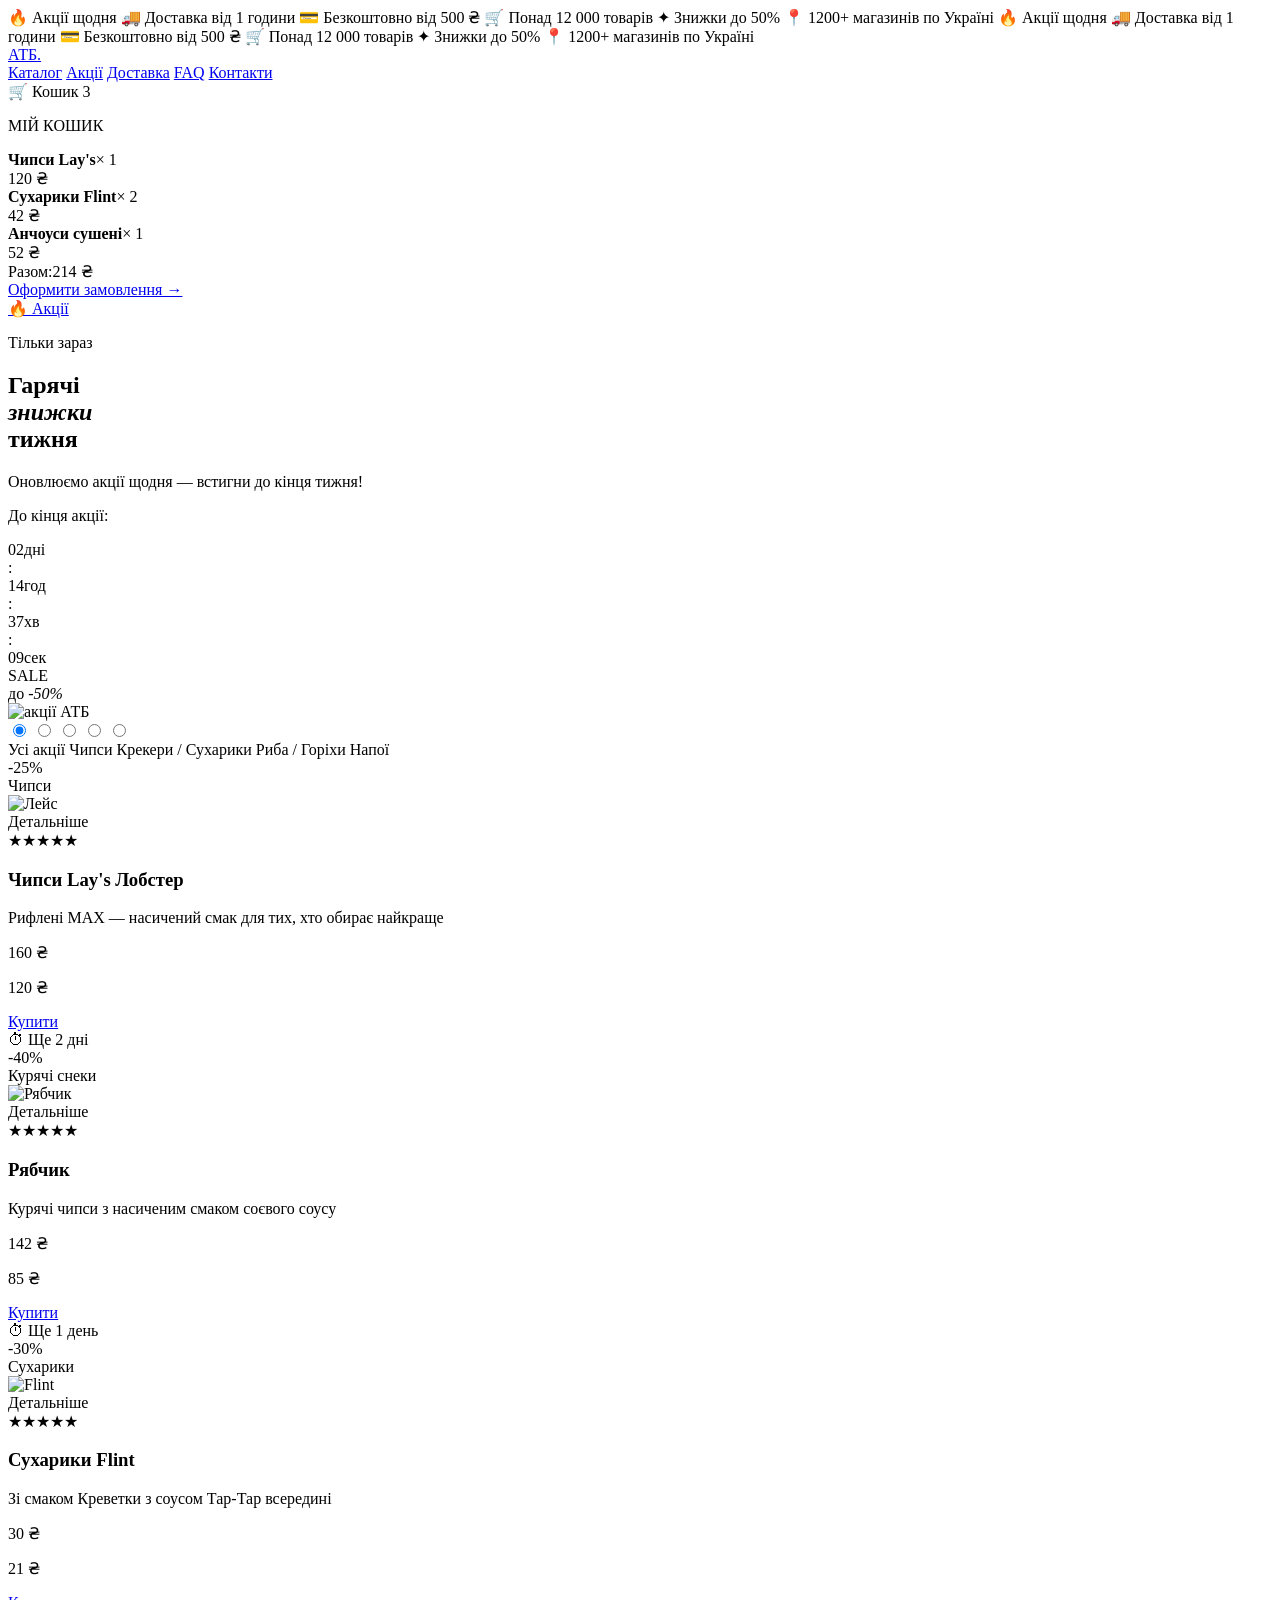
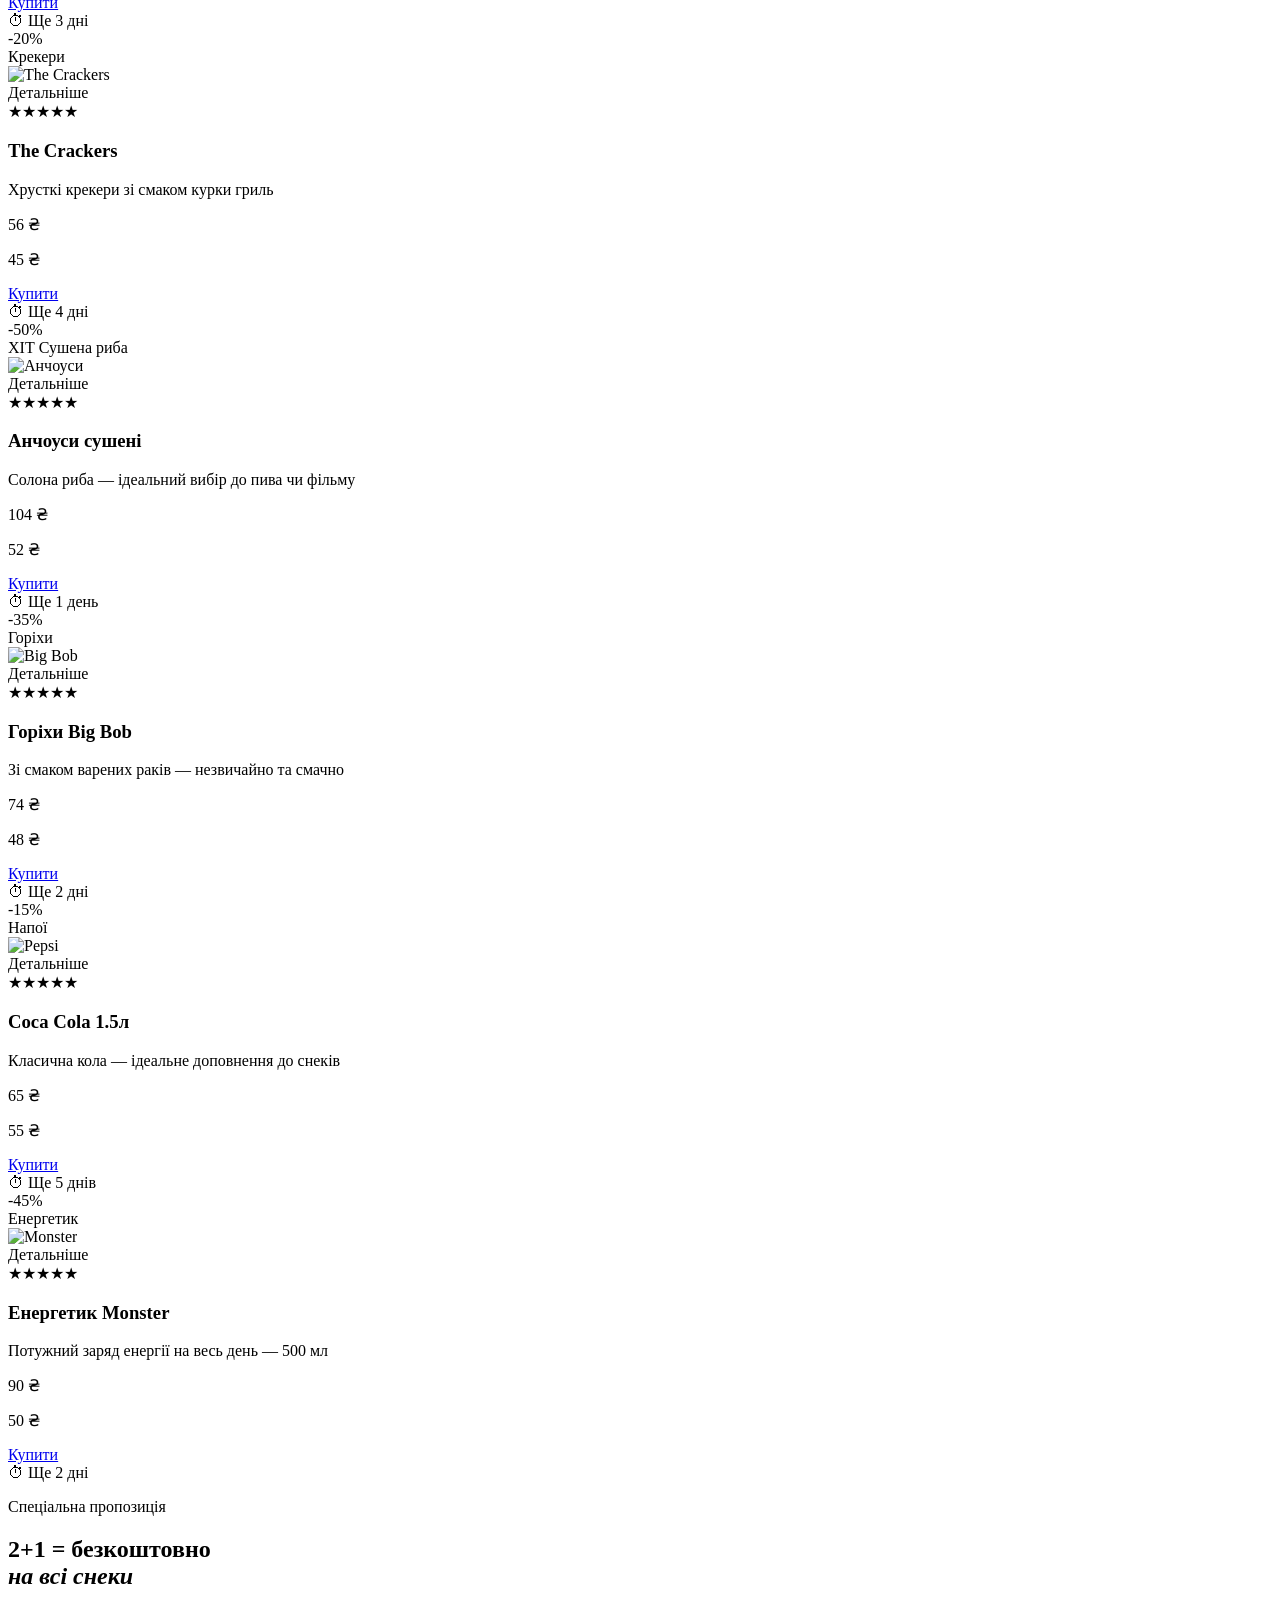
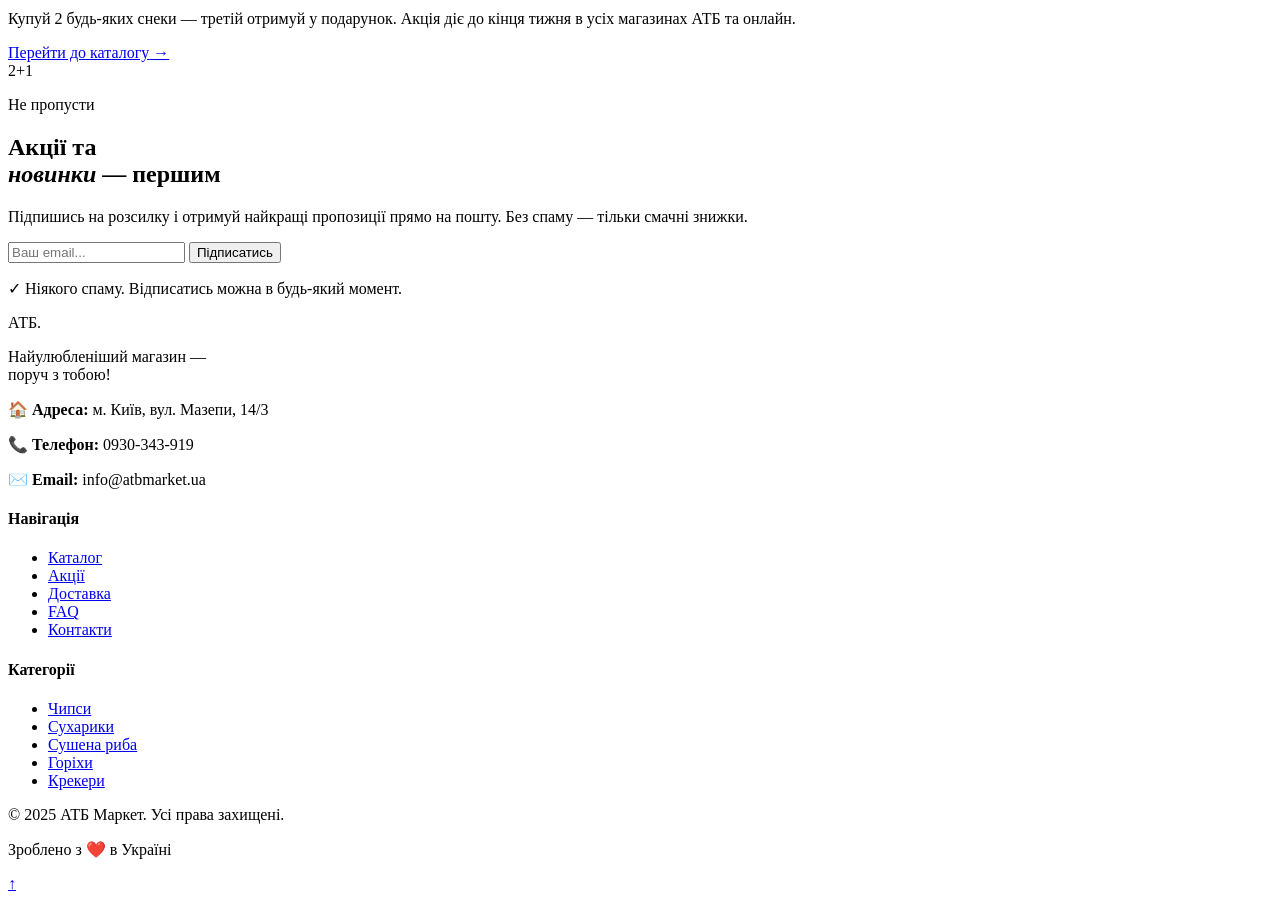
==== sales.html @ ef4d8731 "Create sales.html" ====
<!DOCTYPE html>
<html lang="uk">
<head>
<meta charset="UTF-8">
<meta name="viewport" content="width=device-width, initial-scale=1.0">
<title>АТБ Маркет — Акції</title>
<link href="https://fonts.googleapis.com/css2?family=Unbounded:wght@300;400;700&family=Mulish:wght@300;400;600&display=swap" rel="stylesheet">
<link rel="stylesheet" href="sales.css">
</head>
<body>

<!-- ── БІГУЧИЙ РЯДОК ── -->
<div class="ticker">
  <div class="ticker-inner">
    <span class="ticker-item">🔥 Акції щодня</span>
    <span class="ticker-item">🚚 Доставка від 1 години</span>
    <span class="ticker-item">💳 Безкоштовно від 500 ₴</span>
    <span class="ticker-item">🛒 Понад 12 000 товарів</span>
    <span class="ticker-item">✦ Знижки до 50%</span>
    <span class="ticker-item">📍 1200+ магазинів по Україні</span>
    <span class="ticker-item">🔥 Акції щодня</span>
    <span class="ticker-item">🚚 Доставка від 1 години</span>
    <span class="ticker-item">💳 Безкоштовно від 500 ₴</span>
    <span class="ticker-item">🛒 Понад 12 000 товарів</span>
    <span class="ticker-item">✦ Знижки до 50%</span>
    <span class="ticker-item">📍 1200+ магазинів по Україні</span>
  </div>
</div>

<!-- ── HEADER ── -->
<header>
  <a class="logo" href="index.html">АТБ<span>.</span></a>

  <nav>
    <a class="nav-link" href="index.html#catalog">Каталог</a>
    <a class="nav-link active" href="sales.html">Акції</a>
    <a class="nav-link" href="index.html#delivery">Доставка</a>
    <a class="nav-link" href="index.html#faq">FAQ</a>
    <a class="nav-link" href="index.html#contacts">Контакти</a>
  </nav>

  <div class="header-actions">
    <div class="cart-wrap">
      <div class="cart-btn">🛒 Кошик <span class="cart-count">3</span></div>
      <div class="cart-popup">
        <p class="cart-popup-title">МІЙ КОШИК</p>
        <div class="cart-item">
          <div><strong>Чипси Lay's</strong>× 1</div>
          <div class="cart-item-price">120 ₴</div>
        </div>
        <div class="cart-item">
          <div><strong>Сухарики Flint</strong>× 2</div>
          <div class="cart-item-price">42 ₴</div>
        </div>
        <div class="cart-item">
          <div><strong>Анчоуси сушені</strong>× 1</div>
          <div class="cart-item-price">52 ₴</div>
        </div>
        <div class="cart-total">
          <span>Разом:</span><span class="red">214 ₴</span>
        </div>
        <a class="cart-checkout" href="#">Оформити замовлення →</a>
      </div>
    </div>
    <a class="btn-sale active-page" href="sales.html">🔥 Акції</a>
  </div>
</header>

<!-- ── HERO АКЦІЙ ── -->
<section class="sales-hero">
  <div class="sales-hero-inner">
    <p class="hero-label">Тільки зараз</p>
    <h1 class="sales-hero-title">Гарячі<br><em>знижки</em><br>тижня</h1>
    <p class="sales-hero-sub">Оновлюємо акції щодня — встигни до кінця тижня!</p>
    <div class="countdown-wrap">
      <p class="countdown-label">До кінця акції:</p>
      <div class="countdown">
        <div class="countdown-block"><span class="countdown-num">02</span><span class="countdown-unit">дні</span></div>
        <span class="countdown-sep">:</span>
        <div class="countdown-block"><span class="countdown-num">14</span><span class="countdown-unit">год</span></div>
        <span class="countdown-sep">:</span>
        <div class="countdown-block"><span class="countdown-num">37</span><span class="countdown-unit">хв</span></div>
        <span class="countdown-sep">:</span>
        <div class="countdown-block"><span class="countdown-num">09</span><span class="countdown-unit">сек</span></div>
      </div>
    </div>
  </div>
  <div class="sales-hero-right">
    <span class="hero-bg-text">SALE</span>
    <div class="hero-badge-big">до&nbsp;<em>-50%</em></div>
    <img class="sales-hero-img" src="https://napoli.ua/content/uploads/images/46_sklad_produktov_pitanija.png" alt="акції АТБ" />
  </div>
</section>

<!-- ── ФІЛЬТР КАТЕГОРІЙ ── -->
<div class="filter-bar">
  <input class="filter-radio" type="radio" id="f-all"      name="filters" checked>
  <input class="filter-radio" type="radio" id="f-chips"    name="filters">
  <input class="filter-radio" type="radio" id="f-crackers" name="filters">
  <input class="filter-radio" type="radio" id="f-fish"     name="filters">
  <input class="filter-radio" type="radio" id="f-drinks"   name="filters">

  <div class="filter-labels">
    <label class="filter-label lbl-all"      for="f-all">Усі акції</label>
    <label class="filter-label lbl-chips"    for="f-chips">Чипси</label>
    <label class="filter-label lbl-crackers" for="f-crackers">Крекери / Сухарики</label>
    <label class="filter-label lbl-fish"     for="f-fish">Риба / Горіхи</label>
    <label class="filter-label lbl-drinks"   for="f-drinks">Напої</label>
  </div>

  <!-- ── СІТКА АКЦІЙНИХ ТОВАРІВ ── -->
  <div class="sales-grid">

    <!-- CHIPS -->
    <article class="sale-card cat-chips">
      <div class="sale-badge">-25%</div>
      <span class="card-tag">Чипси</span>
      <div class="card-img-wrap">
        <img class="card-img" src="https://cdn.27.ua/original/0a/27/7080487_2.jpeg" alt="Лейс">
        <div class="card-overlay"><span class="card-overlay-txt">Детальніше</span></div>
      </div>
      <div class="stars">
        <span class="star filled">★</span><span class="star filled">★</span><span class="star filled">★</span><span class="star filled">★</span><span class="star">★</span>
      </div>
      <h3 class="card-name">Чипси Lay's Лобстер</h3>
      <p class="card-desc">Рифлені МАХ — насичений смак для тих, хто обирає найкраще</p>
      <div class="card-footer">
        <div class="price-block">
          <p class="price-old">160 ₴</p>
          <p class="card-price">120 <span>₴</span></p>
        </div>
        <a class="btn-card" href="#"><span class="btn-card-txt">Купити</span></a>
      </div>
      <div class="sale-timer">⏱ Ще 2 дні</div>
    </article>

    <article class="sale-card cat-chips">
      <div class="sale-badge sale-badge--hot">-40%</div>
      <span class="card-tag">Курячі снеки</span>
      <div class="card-img-wrap">
        <img class="card-img" src="https://good-product.kh.ua/content/images/46/869x1199l80mc0/chypsy-kurynye-s-soevym-sousom-riabchyk-30-h-12600873184713.jpg" alt="Рябчик">
        <div class="card-overlay"><span class="card-overlay-txt">Детальніше</span></div>
      </div>
      <div class="stars">
        <span class="star filled">★</span><span class="star filled">★</span><span class="star filled">★</span><span class="star filled">★</span><span class="star filled">★</span>
      </div>
      <h3 class="card-name">Рябчик</h3>
      <p class="card-desc">Курячі чипси з насиченим смаком соєвого соусу</p>
      <div class="card-footer">
        <div class="price-block">
          <p class="price-old">142 ₴</p>
          <p class="card-price">85 <span>₴</span></p>
        </div>
        <a class="btn-card" href="#"><span class="btn-card-txt">Купити</span></a>
      </div>
      <div class="sale-timer">⏱ Ще 1 день</div>
    </article>

    <!-- CRACKERS -->
    <article class="sale-card cat-crackers">
      <div class="sale-badge">-30%</div>
      <span class="card-tag">Сухарики</span>
      <div class="card-img-wrap">
        <img class="card-img" src="https://icf.listex.info/300x200/5185520c-7d6e-899d-36ad-483c6d5804f9.png" alt="Flint">
        <div class="card-overlay"><span class="card-overlay-txt">Детальніше</span></div>
      </div>
      <div class="stars">
        <span class="star filled">★</span><span class="star filled">★</span><span class="star filled">★</span><span class="star filled">★</span><span class="star">★</span>
      </div>
      <h3 class="card-name">Сухарики Flint</h3>
      <p class="card-desc">Зі смаком Креветки з соусом Тар-Тар всередині</p>
      <div class="card-footer">
        <div class="price-block">
          <p class="price-old">30 ₴</p>
          <p class="card-price">21 <span>₴</span></p>
        </div>
        <a class="btn-card" href="#"><span class="btn-card-txt">Купити</span></a>
      </div>
      <div class="sale-timer">⏱ Ще 3 дні</div>
    </article>

    <article class="sale-card cat-crackers">
      <div class="sale-badge">-20%</div>
      <span class="card-tag">Крекери</span>
      <div class="card-img-wrap">
        <img class="card-img" src="https://zismakom.com.ua/image/cache/catalog/category/crecers_cheeken_80-vidnovleno-570x570.png" alt="The Crackers">
        <div class="card-overlay"><span class="card-overlay-txt">Детальніше</span></div>
      </div>
      <div class="stars">
        <span class="star filled">★</span><span class="star filled">★</span><span class="star filled">★</span><span class="star">★</span><span class="star">★</span>
      </div>
      <h3 class="card-name">The Crackers</h3>
      <p class="card-desc">Хрусткі крекери зі смаком курки гриль</p>
      <div class="card-footer">
        <div class="price-block">
          <p class="price-old">56 ₴</p>
          <p class="card-price">45 <span>₴</span></p>
        </div>
        <a class="btn-card" href="#"><span class="btn-card-txt">Купити</span></a>
      </div>
      <div class="sale-timer">⏱ Ще 4 дні</div>
    </article>

    <!-- FISH -->
    <article class="sale-card cat-fish">
      <div class="sale-badge sale-badge--hot">-50%</div>
      <span class="hit-badge">ХІТ</span>
      <span class="card-tag">Сушена риба</span>
      <div class="card-img-wrap">
        <img class="card-img" src="https://content.rozetka.com.ua/goods/images/big/339765351.jpg" alt="Анчоуси">
        <div class="card-overlay"><span class="card-overlay-txt">Детальніше</span></div>
      </div>
      <div class="stars">
        <span class="star filled">★</span><span class="star filled">★</span><span class="star filled">★</span><span class="star filled">★</span><span class="star filled">★</span>
      </div>
      <h3 class="card-name">Анчоуси сушені</h3>
      <p class="card-desc">Солона риба — ідеальний вибір до пива чи фільму</p>
      <div class="card-footer">
        <div class="price-block">
          <p class="price-old">104 ₴</p>
          <p class="card-price">52 <span>₴</span></p>
        </div>
        <a class="btn-card" href="#"><span class="btn-card-txt">Купити</span></a>
      </div>
      <div class="sale-timer">⏱ Ще 1 день</div>
    </article>

    <article class="sale-card cat-fish">
      <div class="sale-badge">-35%</div>
      <span class="card-tag">Горіхи</span>
      <div class="card-img-wrap">
        <img class="card-img" src="https://www.snackproduction.com.ua/storage/app/uploads/public/682/30b/bf7/thumb_2173_600_900_0_0_auto.png" alt="Big Bob">
        <div class="card-overlay"><span class="card-overlay-txt">Детальніше</span></div>
      </div>
      <div class="stars">
        <span class="star filled">★</span><span class="star filled">★</span><span class="star filled">★</span><span class="star filled">★</span><span class="star">★</span>
      </div>
      <h3 class="card-name">Горіхи Big Bob</h3>
      <p class="card-desc">Зі смаком варених раків — незвичайно та смачно</p>
      <div class="card-footer">
        <div class="price-block">
          <p class="price-old">74 ₴</p>
          <p class="card-price">48 <span>₴</span></p>
        </div>
        <a class="btn-card" href="#"><span class="btn-card-txt">Купити</span></a>
      </div>
      <div class="sale-timer">⏱ Ще 2 дні</div>
    </article>

    <!-- DRINKS -->
    <article class="sale-card cat-drinks">
      <div class="sale-badge">-15%</div>
      <span class="card-tag">Напої</span>
      <div class="card-img-wrap">
        <img class="card-img" src="https://storage.alifshop.tj/media/images/alifshop/37100/gazirovannyy-napitok-coca-cola-classic-1-5-l-1749635785914.png" alt="Pepsi">
        <div class="card-overlay"><span class="card-overlay-txt">Детальніше</span></div>
      </div>
      <div class="stars">
        <span class="star filled">★</span><span class="star filled">★</span><span class="star filled">★</span><span class="star filled">★</span><span class="star">★</span>
      </div>
      <h3 class="card-name">Coca Cola 1.5л</h3>
      <p class="card-desc">Класична кола — ідеальне доповнення до снеків</p>
      <div class="card-footer">
        <div class="price-block">
          <p class="price-old">65 ₴</p>
          <p class="card-price">55 <span>₴</span></p>
        </div>
        <a class="btn-card" href="#"><span class="btn-card-txt">Купити</span></a>
      </div>
      <div class="sale-timer">⏱ Ще 5 днів</div>
    </article>

    <article class="sale-card cat-drinks">
      <div class="sale-badge sale-badge--hot">-45%</div>
      <span class="card-tag">Енергетик</span>
      <div class="card-img-wrap">
        <img class="card-img" src="https://icf.listex.info/med/60ee0fe9-88a4-9566-dc95-8170f3016746.jpg" alt="Monster">
        <div class="card-overlay"><span class="card-overlay-txt">Детальніше</span></div>
      </div>
      <div class="stars">
        <span class="star filled">★</span><span class="star filled">★</span><span class="star filled">★</span><span class="star filled">★</span><span class="star filled">★</span>
      </div>
      <h3 class="card-name">Енергетик Monster</h3>
      <p class="card-desc">Потужний заряд енергії на весь день — 500 мл</p>
      <div class="card-footer">
        <div class="price-block">
          <p class="price-old">90 ₴</p>
          <p class="card-price">50 <span>₴</span></p>
        </div>
        <a class="btn-card" href="#"><span class="btn-card-txt">Купити</span></a>
      </div>
      <div class="sale-timer">⏱ Ще 2 дні</div>
    </article>

  </div>
</div>

<!-- ── ПРОМО БАНЕР ── -->
<div class="promo-full">
  <div class="promo-full-inner">
    <p class="section-label">Спеціальна пропозиція</p>
    <h2 class="promo-full-title">2+1 = безкоштовно<br><em>на всі снеки</em></h2>
    <p class="promo-full-desc">Купуй 2 будь-яких снеки — третій отримуй у подарунок. Акція діє до кінця тижня в усіх магазинах АТБ та онлайн.</p>
    <a class="btn-primary" href="index.html#catalog">
      <span>Перейти до каталогу</span>
      <span class="btn-arrow">→</span>
    </a>
  </div>
  <span class="promo-full-bg">2+1</span>
</div>

<!-- ── NEWSLETTER ── -->
<div class="newsletter">
  <div>
    <p class="section-label">Не пропусти</p>
    <h2 class="nl-title">Акції та<br><em>новинки</em> — першим</h2>
    <p class="nl-sub">Підпишись на розсилку і отримуй найкращі пропозиції прямо на пошту. Без спаму — тільки смачні знижки.</p>
  </div>
  <div class="nl-form">
    <div class="nl-field">
      <input class="nl-input" type="email" placeholder="Ваш email...">
      <button class="nl-submit">Підписатись</button>
    </div>
    <p class="nl-note">✓ Ніякого спаму. Відписатись можна в будь-який момент.</p>
  </div>
</div>

<!-- ── FOOTER ── -->
<footer id="contacts">
  <div class="footer-col">
    <p class="footer-logo-text">АТБ<span>.</span></p>
    <p class="footer-slogan">Найулюбленіший магазин —<br>поруч з тобою!</p>
    <div class="footer-contact">
      <p>🏠 <strong>Адреса:</strong> м. Київ, вул. Мазепи, 14/3</p>
      <p>📞 <strong>Телефон:</strong> 0930-343-919</p>
      <p>✉️ <strong>Email:</strong> info@atbmarket.ua</p>
    </div>
  </div>
  <div class="footer-col">
    <h4>Навігація</h4>
    <ul class="footer-links">
  <li><a href="index.html#catalog">Каталог</a></li>
  <li><a href="sales.html">Акції</a></li>
  <li><a href="index.html#delivery">Доставка</a></li>
  <li><a href="index.html#faq">FAQ</a></li>
  <li><a href="index.html#contacts">Контакти</a></li>
</ul>
  </div>
  <div class="footer-col">
    <h4>Категорії</h4>
    <ul class="footer-links">
      <li><a href="#">Чипси</a></li>
      <li><a href="#">Сухарики</a></li>
      <li><a href="#">Сушена риба</a></li>
      <li><a href="#">Горіхи</a></li>
      <li><a href="#">Крекери</a></li>
    </ul>
  </div>
</footer>
<div class="footer-bottom">
  <p class="footer-copy">© 2025 <span class="red">АТБ Маркет</span>. Усі права захищені.</p>
  <p class="footer-copy">Зроблено з ❤️ в Україні</p>
</div>

<a class="back-top" href="#" title="Вгору">↑</a>

</body>
</html>
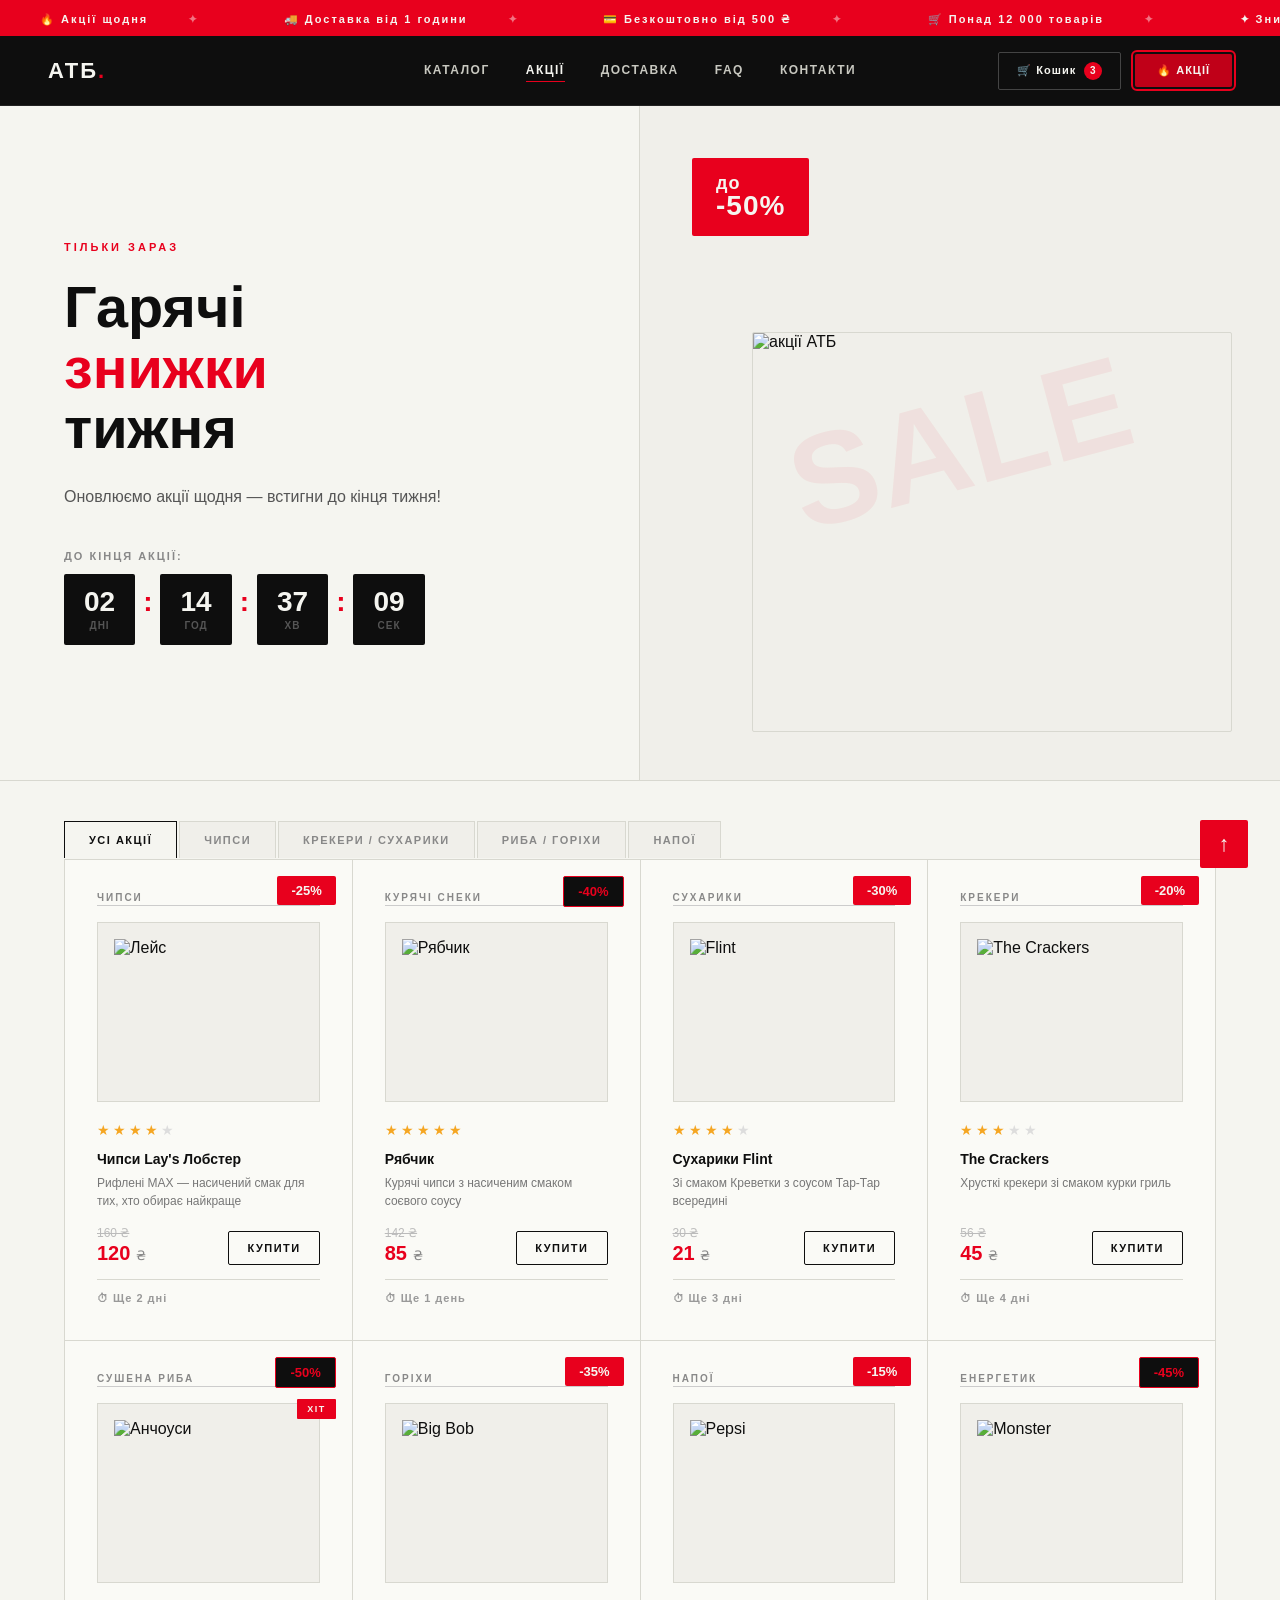
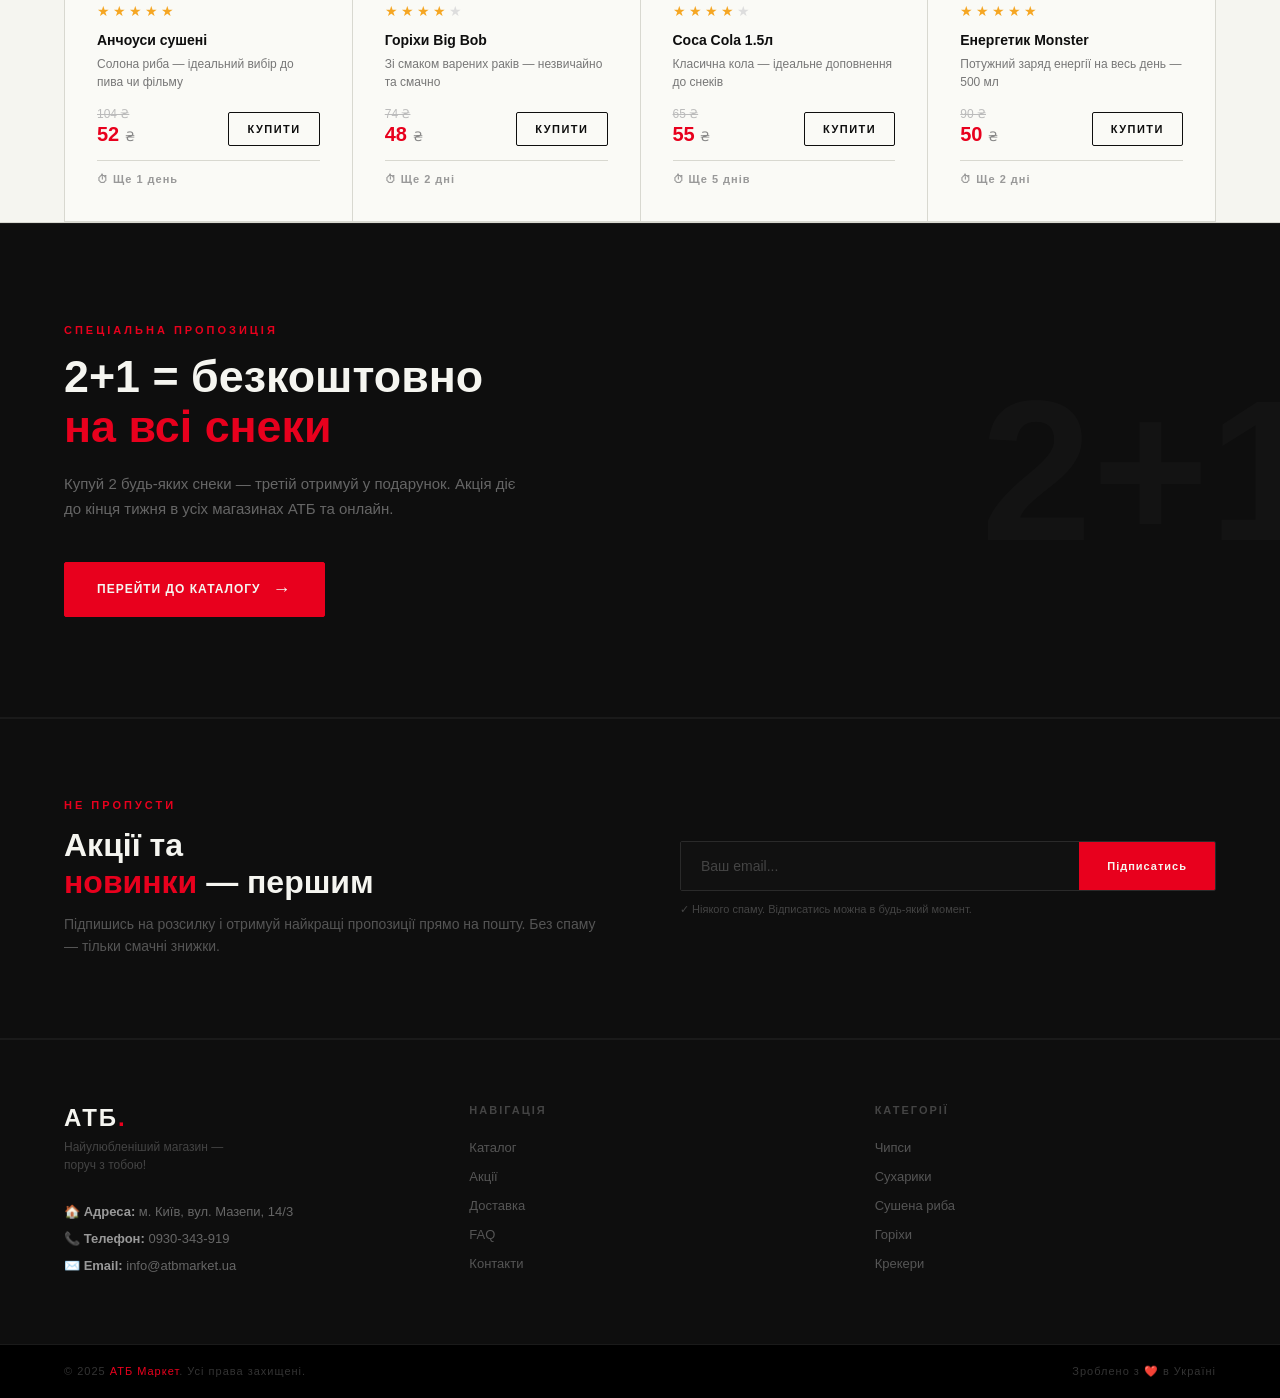
==== commit 1f0f20fe: "Update sales.html" ====
--- a/sales.html
+++ b/sales.html
@@ -35,7 +35,7 @@
     <a class="nav-link" href="index.html#catalog">Каталог</a>
     <a class="nav-link active" href="sales.html">Акції</a>
     <a class="nav-link" href="index.html#delivery">Доставка</a>
-    <a class="nav-link" href="index.html#faq">FAQ</a>
+    <a class="nav-link" href="about.html">FAQ</a>
     <a class="nav-link" href="index.html#contacts">Контакти</a>
   </nav>
 
--- a/sales.css
+++ b/sales.css
@@ -0,0 +1,200 @@
+:root {
+  --red:    #e8001d;
+  --black:  #0e0e0e;
+  --white:  #f5f5f0;
+  --grey:   #c8c8c0;
+  --light:  #f0efea;
+  --border: #d8d8d0;
+  --card:   #fafaf6;
+}
+*, *::before, *::after { box-sizing: border-box; margin: 0; padding: 0; }
+html { scroll-behavior: smooth; }
+body { font-family: 'Mulish', sans-serif; background: var(--white); color: var(--black); font-weight: 300; overflow-x: hidden; }
+a { text-decoration: none; color: inherit; }
+
+/* ══ БІГУЧИЙ РЯДОК ══ */
+.ticker { background: var(--red); overflow: hidden; white-space: nowrap; padding: 9px 0; }
+.ticker-inner { display: inline-block; animation: ticker 28s linear infinite; }
+.ticker-inner:hover { animation-play-state: paused; }
+@keyframes ticker { from { transform: translateX(0); } to { transform: translateX(-50%); } }
+.ticker-item { display: inline-block; font-family: 'Unbounded', sans-serif; font-size: 11px; font-weight: 700; letter-spacing: 2px; color: var(--white); padding: 0 40px; }
+.ticker-item::after { content: "✦"; margin-left: 40px; color: rgba(255,255,255,.45); }
+
+/* ══ HEADER ══ */
+header { position: sticky; top: 0; z-index: 200; background: var(--black); display: grid; grid-template-columns: 1fr auto 1fr; align-items: center; padding: 0 48px; height: 70px; border-bottom: 1px solid #222; }
+.logo { font-family: 'Unbounded', sans-serif; font-weight: 700; font-size: 22px; color: var(--white); letter-spacing: 2px; cursor: default; }
+.logo span { color: var(--red); }
+nav { display: flex; gap: 36px; }
+.nav-link { font-size: 12px; font-weight: 600; letter-spacing: 1.5px; text-transform: uppercase; color: var(--grey); padding: 4px 0; border-bottom: 1px solid transparent; transition: color .25s, border-color .25s; }
+.nav-link:hover, .nav-link.active { color: var(--white); border-bottom-color: var(--red); }
+.header-actions { display: flex; justify-content: flex-end; gap: 14px; align-items: center; }
+
+/* ── Кошик ── */
+.cart-wrap { position: relative; }
+.cart-btn { display: flex; align-items: center; gap: 8px; font-family: 'Unbounded', sans-serif; font-size: 11px; font-weight: 700; letter-spacing: 1px; color: var(--white); background: transparent; border: 1px solid #444; padding: 9px 18px; border-radius: 2px; cursor: pointer; transition: border-color .25s, background .25s; white-space: nowrap; }
+.cart-btn:hover { background: #1a1a1a; border-color: #666; }
+.cart-count { background: var(--red); color: var(--white); font-size: 10px; font-weight: 700; width: 18px; height: 18px; border-radius: 50%; display: inline-flex; align-items: center; justify-content: center; }
+.cart-popup { position: absolute; top: calc(100% + 12px); right: 0; width: 280px; background: #111; border: 1px solid #2a2a2a; border-radius: 4px; padding: 24px; opacity: 0; pointer-events: none; transform: translateY(-8px); transition: opacity .3s, transform .3s; z-index: 300; }
+.cart-wrap:hover .cart-popup { opacity: 1; pointer-events: all; transform: translateY(0); }
+.cart-popup-title { font-family: 'Unbounded', sans-serif; font-size: 12px; font-weight: 700; color: var(--white); margin-bottom: 16px; padding-bottom: 12px; border-bottom: 1px solid #222; }
+.cart-item { display: flex; justify-content: space-between; align-items: center; padding: 10px 0; border-bottom: 1px solid #1a1a1a; font-size: 12px; color: #aaa; }
+.cart-item strong { color: var(--white); font-size: 13px; display: block; }
+.cart-item-price { color: var(--red); font-family: 'Unbounded', sans-serif; font-size: 13px; font-weight: 700; flex-shrink: 0; margin-left: 12px; }
+.cart-total { display: flex; justify-content: space-between; margin-top: 16px; font-family: 'Unbounded', sans-serif; font-size: 13px; font-weight: 700; color: var(--white); }
+.cart-total .red { color: var(--red); }
+.cart-checkout { display: block; text-align: center; margin-top: 16px; padding: 12px; background: var(--red); color: var(--white); font-family: 'Unbounded', sans-serif; font-size: 11px; font-weight: 700; letter-spacing: 1px; border-radius: 2px; transition: background .25s; }
+.cart-checkout:hover { background: #c00018; }
+.btn-sale { font-family: 'Unbounded', sans-serif; font-size: 11px; font-weight: 700; letter-spacing: 1px; text-transform: uppercase; color: var(--black); background: var(--red); padding: 10px 22px; border-radius: 2px; transition: background .25s; }
+.btn-sale:hover, .btn-sale.active-page { background: #c00018; color: var(--white); outline: 2px solid var(--red); outline-offset: 2px; }
+
+/* ══ SALES HERO ══ */
+.sales-hero { min-height: 75vh; display: grid; grid-template-columns: 1fr 1fr; border-bottom: 1px solid var(--border); }
+.sales-hero-inner { display: flex; flex-direction: column; justify-content: center; padding: 80px 64px; border-right: 1px solid var(--border); animation: fadeUp .7s ease both; }
+.hero-label { font-size: 11px; font-weight: 600; letter-spacing: 3px; text-transform: uppercase; color: var(--red); margin-bottom: 24px; }
+.sales-hero-title { font-family: 'Unbounded', sans-serif; font-size: clamp(36px, 4.5vw, 60px); font-weight: 700; line-height: 1.05; margin-bottom: 24px; }
+.sales-hero-title em { font-style: normal; color: var(--red); }
+.sales-hero-sub { font-size: 16px; line-height: 1.7; color: #555; max-width: 380px; margin-bottom: 40px; }
+
+/* Countdown */
+.countdown-wrap { display: flex; flex-direction: column; gap: 12px; }
+.countdown-label { font-size: 11px; font-weight: 600; letter-spacing: 2px; text-transform: uppercase; color: #888; }
+.countdown { display: flex; align-items: center; gap: 8px; }
+.countdown-block { display: flex; flex-direction: column; align-items: center; background: var(--black); padding: 14px 20px; border-radius: 2px; min-width: 68px; }
+.countdown-num { font-family: 'Unbounded', sans-serif; font-size: 28px; font-weight: 700; color: var(--white); line-height: 1; }
+.countdown-unit { font-size: 10px; font-weight: 600; letter-spacing: 1px; color: #555; text-transform: uppercase; margin-top: 4px; }
+.countdown-sep { font-family: 'Unbounded', sans-serif; font-size: 28px; font-weight: 700; color: var(--red); line-height: 1; padding-bottom: 14px; }
+
+/* Hero right */
+.sales-hero-right { display: flex; flex-direction: column; justify-content: flex-end; align-items: flex-end; padding: 48px; background: var(--light); position: relative; overflow: hidden; animation: fadeUp .9s ease both; }
+.hero-bg-text { position: absolute; top: 50%; left: 50%; transform: translate(-50%,-50%) rotate(-15deg); font-family: 'Unbounded', sans-serif; font-size: 130px; font-weight: 700; color: rgba(232,0,29,.06); white-space: nowrap; pointer-events: none; user-select: none; animation: rotateSlow 40s linear infinite; }
+@keyframes rotateSlow { to { transform: translate(-50%,-50%) rotate(345deg); } }
+.sales-hero-img { width: 100%; max-width: 480px; height: 400px; object-fit: cover; border-radius: 2px; border: 1px solid var(--border); position: relative; z-index: 1; transition: transform .5s ease; }
+.sales-hero-right:hover .sales-hero-img { transform: scale(1.025); }
+.hero-badge-big { position: absolute; top: 52px; left: 52px; background: var(--red); color: var(--white); font-family: 'Unbounded', sans-serif; font-size: 18px; font-weight: 700; letter-spacing: 1px; padding: 16px 24px; border-radius: 2px; z-index: 2; animation: pulse 2.5s ease-in-out infinite; line-height: 1; }
+.hero-badge-big em { font-style: normal; font-size: 28px; display: block; }
+@keyframes pulse { 0%,100% { box-shadow: 0 0 0 0 rgba(232,0,29,.4); } 50% { box-shadow: 0 0 0 14px rgba(232,0,29,0); } }
+
+/* ══ FILTER BAR ══ */
+.filter-bar { padding: 0 64px; border-bottom: 1px solid var(--border); }
+.filter-radio { display: none; }
+.filter-labels { display: flex; gap: 2px; padding-top: 40px; margin-bottom: 1px; }
+.filter-label { font-family: 'Unbounded', sans-serif; font-size: 11px; font-weight: 700; letter-spacing: 1.5px; text-transform: uppercase; padding: 12px 24px; cursor: pointer; color: #888; background: var(--light); border: 1px solid var(--border); border-bottom: none; transition: color .2s, background .2s; }
+.filter-label:hover { color: var(--black); background: var(--white); }
+#f-all:checked      ~ .filter-labels .lbl-all,
+#f-chips:checked    ~ .filter-labels .lbl-chips,
+#f-crackers:checked ~ .filter-labels .lbl-crackers,
+#f-fish:checked     ~ .filter-labels .lbl-fish,
+#f-drinks:checked   ~ .filter-labels .lbl-drinks { color: var(--black); background: var(--white); border-color: var(--black); }
+
+/* ══ SALES GRID ══ */
+.sales-grid { display: grid; grid-template-columns: repeat(4, 1fr); gap: 1px; background: var(--border); border: 1px solid var(--border); margin-bottom: 0; }
+
+/* CSS filter tabs */
+.cat-chips, .cat-crackers, .cat-fish, .cat-drinks { }
+#f-chips:checked    ~ .sales-grid .cat-crackers,
+#f-chips:checked    ~ .sales-grid .cat-fish,
+#f-chips:checked    ~ .sales-grid .cat-drinks { display: none; }
+#f-crackers:checked ~ .sales-grid .cat-chips,
+#f-crackers:checked ~ .sales-grid .cat-fish,
+#f-crackers:checked ~ .sales-grid .cat-drinks { display: none; }
+#f-fish:checked     ~ .sales-grid .cat-chips,
+#f-fish:checked     ~ .sales-grid .cat-crackers,
+#f-fish:checked     ~ .sales-grid .cat-drinks { display: none; }
+#f-drinks:checked   ~ .sales-grid .cat-chips,
+#f-drinks:checked   ~ .sales-grid .cat-crackers,
+#f-drinks:checked   ~ .sales-grid .cat-fish { display: none; }
+
+/* ══ SALE CARD ══ */
+.sale-card { background: var(--card); padding: 32px 32px 36px; position: relative; overflow: hidden; transition: background .3s; display: flex; flex-direction: column; }
+.sale-card:hover { background: var(--white); }
+.sale-card::before { content: ''; position: absolute; left: 0; top: 0; bottom: 0; width: 3px; background: var(--red); transform: scaleY(0); transform-origin: bottom; transition: transform .35s ease; }
+.sale-card:hover::before { transform: scaleY(1); }
+
+/* Sale badge */
+.sale-badge { position: absolute; top: 16px; right: 16px; background: var(--red); color: var(--white); font-family: 'Unbounded', sans-serif; font-size: 13px; font-weight: 700; padding: 8px 14px; border-radius: 2px; z-index: 3; line-height: 1; animation: pulse 2.5s ease-in-out infinite; }
+.sale-badge--hot { background: #0e0e0e; color: var(--red); border: 1px solid var(--red); animation: pulseHot 2s ease-in-out infinite; }
+@keyframes pulseHot { 0%,100% { box-shadow: 0 0 0 0 rgba(232,0,29,.35); } 50% { box-shadow: 0 0 0 8px rgba(232,0,29,0); } }
+
+.card-tag { display: inline-block; font-size: 10px; font-weight: 600; letter-spacing: 2px; text-transform: uppercase; color: #888; margin-bottom: 16px; border-bottom: 1px solid #ccc; padding-bottom: 2px; }
+.card-img-wrap { width: 100%; height: 180px; display: flex; align-items: center; justify-content: center; margin-bottom: 20px; overflow: hidden; background: var(--light); border: 1px solid var(--border); position: relative; }
+.card-img { width: 100%; height: 100%; object-fit: contain; padding: 16px; transition: transform .5s ease; }
+.sale-card:hover .card-img { transform: scale(1.08) rotate(1deg); }
+.card-overlay { position: absolute; inset: 0; background: rgba(14,14,14,.72); display: flex; align-items: center; justify-content: center; opacity: 0; transition: opacity .3s; }
+.card-img-wrap:hover .card-overlay { opacity: 1; }
+.card-overlay-txt { font-family: 'Unbounded', sans-serif; font-size: 11px; font-weight: 700; letter-spacing: 2px; color: var(--white); text-transform: uppercase; border-bottom: 1px solid var(--red); padding-bottom: 4px; }
+.stars { display: flex; gap: 3px; margin-bottom: 12px; }
+.star { font-size: 14px; color: #ddd; transition: color .15s; cursor: default; }
+.star.filled { color: #f5a623; }
+.stars:hover .star { color: #f5a623; }
+.stars .star:hover ~ .star { color: #ddd; }
+.card-name { font-family: 'Unbounded', sans-serif; font-size: 14px; font-weight: 700; margin-bottom: 6px; line-height: 1.3; }
+.card-desc { font-size: 12px; color: #777; line-height: 1.5; margin-bottom: 16px; flex: 1; }
+
+/* Price with old price */
+.card-footer { display: flex; align-items: flex-end; justify-content: space-between; margin-top: auto; gap: 12px; }
+.price-block { display: flex; flex-direction: column; }
+.price-old { font-family: 'Unbounded', sans-serif; font-size: 12px; font-weight: 400; color: #bbb; text-decoration: line-through; margin-bottom: 2px; }
+.card-price { font-family: 'Unbounded', sans-serif; font-size: 20px; font-weight: 700; color: var(--red); }
+.card-price span { font-size: 13px; font-weight: 300; color: #888; }
+.btn-card { position: relative; overflow: hidden; font-size: 11px; font-weight: 600; letter-spacing: 1.5px; text-transform: uppercase; color: var(--black); border: 1px solid var(--black); padding: 10px 18px; border-radius: 2px; transition: color .3s; display: inline-block; white-space: nowrap; }
+.btn-card::after { content: ''; position: absolute; inset: 0; background: var(--black); transform: scaleX(0); transform-origin: left; transition: transform .3s ease; z-index: 0; }
+.btn-card:hover { color: var(--white); }
+.btn-card:hover::after { transform: scaleX(1); }
+.btn-card-txt { position: relative; z-index: 1; }
+
+/* Sale timer */
+.sale-timer { margin-top: 14px; font-size: 11px; font-weight: 600; letter-spacing: 1px; color: #999; border-top: 1px solid var(--border); padding-top: 12px; }
+
+/* Hit badge */
+.hit-badge { position: absolute; top: 54px; right: 16px; background: var(--red); color: var(--white); font-family: 'Unbounded', sans-serif; font-size: 9px; font-weight: 700; letter-spacing: 1.5px; padding: 5px 10px; border-radius: 1px; z-index: 2; margin-top: 4px; }
+
+/* ══ PROMO FULL BAND ══ */
+.promo-full { background: var(--black); padding: 100px 64px; position: relative; overflow: hidden; border-top: 1px solid #1a1a1a; border-bottom: 1px solid #1a1a1a; }
+.promo-full-inner { position: relative; z-index: 2; max-width: 600px; }
+.section-label { font-size: 11px; font-weight: 600; letter-spacing: 3px; text-transform: uppercase; color: var(--red); margin-bottom: 16px; display: block; }
+.promo-full-title { font-family: 'Unbounded', sans-serif; font-size: clamp(28px, 3.5vw, 52px); font-weight: 700; color: var(--white); line-height: 1.1; margin-bottom: 20px; }
+.promo-full-title em { font-style: normal; color: var(--red); }
+.promo-full-desc { font-size: 15px; color: #666; line-height: 1.7; margin-bottom: 40px; max-width: 460px; }
+.promo-full-bg { position: absolute; right: -40px; top: 50%; transform: translateY(-50%); font-family: 'Unbounded', sans-serif; font-size: 200px; font-weight: 700; color: rgba(255,255,255,.025); line-height: 1; pointer-events: none; user-select: none; }
+.btn-primary { display: inline-flex; align-items: center; gap: 12px; font-family: 'Unbounded', sans-serif; font-size: 12px; font-weight: 700; letter-spacing: 1px; text-transform: uppercase; color: var(--white); background: var(--red); padding: 16px 32px; border-radius: 2px; width: fit-content; border: 1px solid var(--red); transition: background .3s; position: relative; overflow: hidden; }
+.btn-primary::after { content: ''; position: absolute; inset: 0; background: #c00018; transform: translateX(-101%); transition: transform .35s ease; z-index: 0; }
+.btn-primary:hover::after { transform: translateX(0); }
+.btn-primary span { position: relative; z-index: 1; }
+.btn-arrow { font-size: 18px; transition: transform .25s; position: relative; z-index: 1; }
+.btn-primary:hover .btn-arrow { transform: translateX(5px); }
+
+/* ══ NEWSLETTER ══ */
+.newsletter { background: var(--black); padding: 80px 64px; display: grid; grid-template-columns: 1fr 1fr; align-items: center; gap: 80px; border-top: 1px solid #1a1a1a; border-bottom: 1px solid #1a1a1a; }
+.nl-title { font-family: 'Unbounded', sans-serif; font-size: clamp(22px, 2.5vw, 36px); font-weight: 700; color: var(--white); margin-bottom: 12px; }
+.nl-title em { font-style: normal; color: var(--red); }
+.nl-sub { font-size: 14px; color: #555; line-height: 1.6; }
+.nl-form { display: flex; flex-direction: column; gap: 12px; }
+.nl-field { display: flex; border: 1px solid #2a2a2a; border-radius: 2px; overflow: hidden; transition: border-color .25s; }
+.nl-field:focus-within { border-color: var(--red); }
+.nl-input { flex: 1; background: #111; border: none; outline: none; padding: 16px 20px; font-family: 'Mulish', sans-serif; font-size: 14px; color: var(--white); }
+.nl-input::placeholder { color: #444; }
+.nl-submit { font-family: 'Unbounded', sans-serif; font-size: 11px; font-weight: 700; letter-spacing: 1px; color: var(--white); background: var(--red); border: none; padding: 16px 28px; cursor: pointer; transition: background .25s; }
+.nl-submit:hover { background: #c00018; }
+.nl-note { font-size: 11px; color: #444; }
+
+/* ══ FOOTER ══ */
+footer { background: var(--black); padding: 64px; display: grid; grid-template-columns: 1fr 1fr 1fr; gap: 64px; border-top: 1px solid #1a1a1a; }
+.footer-col h4 { font-family: 'Unbounded', sans-serif; font-size: 11px; font-weight: 700; letter-spacing: 2px; text-transform: uppercase; color: #444; margin-bottom: 24px; }
+.footer-logo-text { font-family: 'Unbounded', sans-serif; font-size: 24px; font-weight: 700; color: var(--white); letter-spacing: 2px; margin-bottom: 6px; }
+.footer-logo-text span { color: var(--red); }
+.footer-slogan { font-size: 12px; color: #444; margin-bottom: 24px; line-height: 1.5; }
+.footer-contact { font-size: 13px; color: #666; line-height: 2.1; }
+.footer-contact strong { color: #999; font-weight: 600; }
+.footer-links { list-style: none; display: flex; flex-direction: column; gap: 14px; }
+.footer-links li a { font-size: 13px; color: #555; transition: color .2s, padding-left .2s; display: block; }
+.footer-links li a:hover { color: var(--white); padding-left: 6px; }
+.footer-bottom { background: #000; padding: 20px 64px; display: flex; justify-content: space-between; align-items: center; border-top: 1px solid #1a1a1a; }
+.footer-copy { font-size: 11px; color: #333; letter-spacing: 1px; }
+.footer-copy .red { color: var(--red); }
+
+/* ══ АНІМАЦІЇ ══ */
+@keyframes fadeUp { from { opacity: 0; transform: translateY(30px); } to { opacity: 1; transform: translateY(0); } }
+
+/* ══ BACK TO TOP ══ */
+.back-top { position: fixed; bottom: 32px; right: 32px; width: 48px; height: 48px; background: var(--red); color: var(--white); font-size: 22px; display: flex; align-items: center; justify-content: center; border-radius: 2px; z-index: 500; transition: background .25s, transform .25s; }
+.back-top:hover { background: #f25164; transform: translateY(-3px); }
